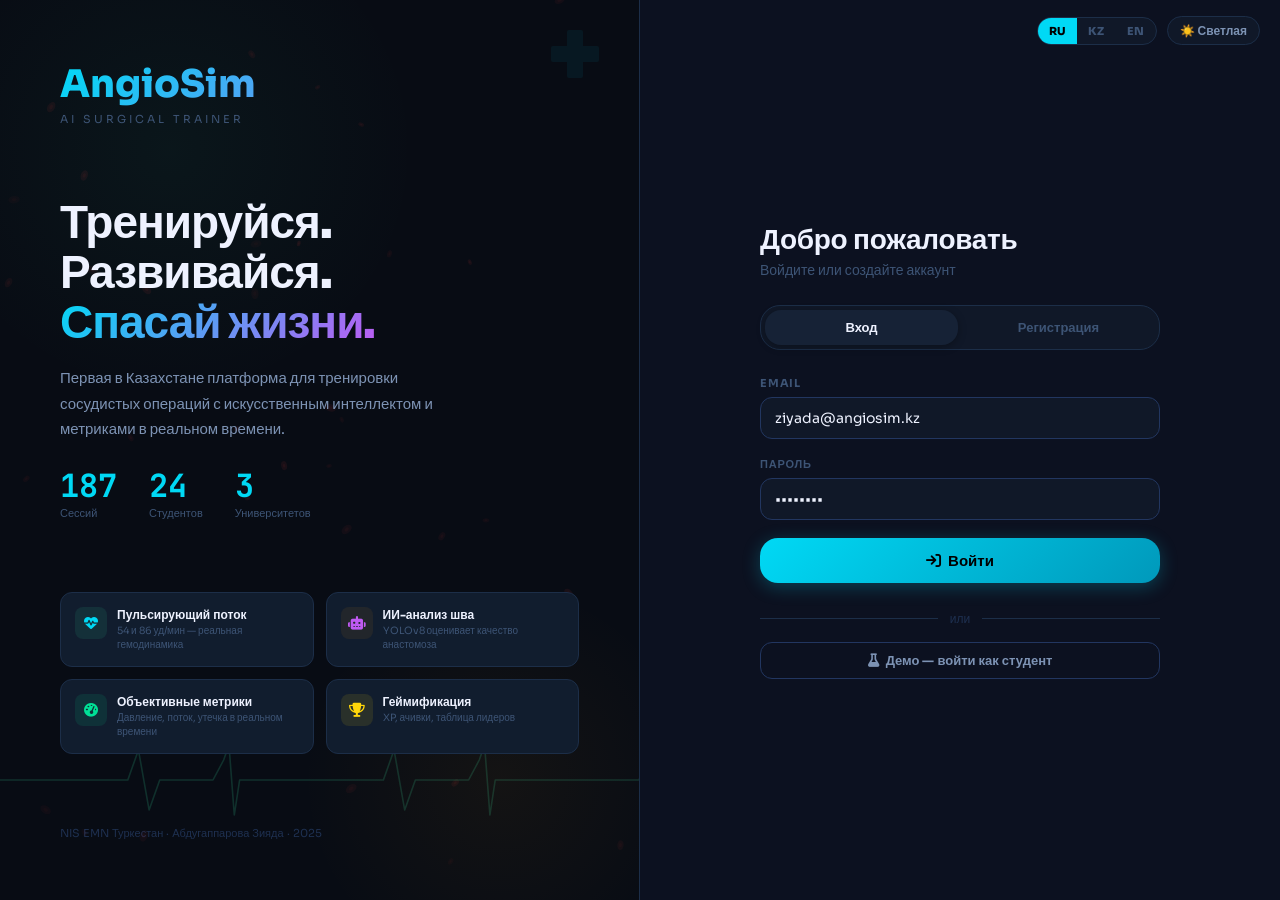
==== frontend/static/index.html @ 06cfd9e1 "Organize project structure" ====
<!DOCTYPE html>
<html lang="ru" data-theme="dark">
<head>
<meta charset="UTF-8">
<meta name="viewport" content="width=device-width, initial-scale=1.0">
<title>AngioSim — AI Surgical Trainer</title>
<link rel="stylesheet" href="https://cdnjs.cloudflare.com/ajax/libs/font-awesome/6.5.0/css/all.min.css">
  <link rel="stylesheet" href="assets/css/styles.css">
  <link rel="stylesheet" href="assets/css/index.css">
</head>
<body data-page="login">

<div class="login-controls">
  <div class="lang-select">
    <button class="lang-btn active" data-lang="ru" onclick="applyLang('ru')">RU</button>
    <button class="lang-btn" data-lang="kz" onclick="applyLang('kz')">KZ</button>
    <button class="lang-btn" data-lang="en" onclick="applyLang('en')">EN</button>
  </div>
  <button class="ctrl-btn" id="theme-btn" onclick="toggleTheme()">☀️ Светлая</button>
</div>

<div class="login-page">
  <!-- LEFT: HERO -->
  <div class="l-left">
    <canvas id="particles-canvas" style="position:absolute;inset:0;width:100%;height:100%;pointer-events:none;z-index:0;opacity:.55"></canvas>
    <div class="ecg-wrap">
      <svg class="ecg-svg" viewBox="0 0 1200 80" preserveAspectRatio="none" fill="none" xmlns="http://www.w3.org/2000/svg">
        <polyline points="0,40 100,40 120,40 130,10 140,70 150,40 160,40 180,40 200,40 210,20 215,5 220,75 225,40 240,40 340,40 360,40 370,10 380,70 390,40 400,40 420,40 440,40 450,20 455,5 460,75 465,40 480,40 580,40 600,40 610,10 620,70 630,40 640,40 660,40 680,40 690,20 695,5 700,75 705,40 720,40 820,40 840,40 850,10 860,70 870,40 880,40 900,40 920,40 930,20 935,5 940,75 945,40 960,40 1060,40 1080,40 1090,10 1100,70 1110,40 1120,40 1140,40 1160,40 1170,20 1175,5 1180,75 1185,40 1200,40"
          stroke="#34d399" stroke-width="1.5" stroke-linejoin="round" stroke-linecap="round"/>
      </svg>
    </div>
    <div class="med-cross"></div>
    <div>
      <div class="brand-logo">AngioSim</div>
      <div class="brand-sub">AI Surgical Trainer</div>
    </div>

    <div class="hero fade">
      <h1>Тренируйся.<br>Развивайся.<br><span>Спасай жизни.</span></h1>
      <p>Первая в Казахстане платформа для тренировки сосудистых операций с искусственным интеллектом и метриками в реальном времени.</p>
      <div class="hero-stats">
        <div class="hstat"><div class="hstat-num" id="c1">0</div><div class="hstat-lbl">Сессий</div></div>
        <div class="hstat"><div class="hstat-num" id="c2">0</div><div class="hstat-lbl">Студентов</div></div>
        <div class="hstat"><div class="hstat-num" id="c3">0</div><div class="hstat-lbl">Университетов</div></div>
      </div>
    </div>

    <div class="features fade d2">
      <div class="feat">
        <div class="feat-icon"><i class="fa-solid fa-heart-pulse"></i></div>
        <div><div class="feat-name">Пульсирующий поток</div><div class="feat-desc">54 и 86 уд/мин — реальная гемодинамика</div></div>
      </div>
      <div class="feat">
        <div class="feat-icon" style="background:rgba(245,158,11,.08);color:var(--purple)"><i class="fa-solid fa-robot"></i></div>
        <div><div class="feat-name">ИИ-анализ шва</div><div class="feat-desc">YOLOv8 оценивает качество анастомоза</div></div>
      </div>
      <div class="feat">
        <div class="feat-icon" style="background:rgba(0,224,150,.1);color:var(--green)"><i class="fa-solid fa-gauge-high"></i></div>
        <div><div class="feat-name">Объективные метрики</div><div class="feat-desc">Давление, поток, утечка в реальном времени</div></div>
      </div>
      <div class="feat">
        <div class="feat-icon" style="background:rgba(255,214,10,.1);color:var(--yellow)"><i class="fa-solid fa-trophy"></i></div>
        <div><div class="feat-name">Геймификация</div><div class="feat-desc">XP, ачивки, таблица лидеров</div></div>
      </div>
    </div>

    <div style="font-size:11px;color:var(--t4)">NIS EMN Туркестан · Абдугаппарова Зияда · 2025</div>
  </div>

  <!-- RIGHT: AUTH -->
  <div class="l-right">
    <div class="auth-box fade d1">
      <div class="auth-heading" data-t="login_welcome">Добро пожаловать</div>
      <div class="auth-sub" data-t="login_sub">Войдите или создайте аккаунт</div>

      <div class="auth-tabs">
        <button class="auth-tab on" onclick="showTab('login')" data-t="login_tab">Вход</button>
        <button class="auth-tab" onclick="showTab('register')" data-t="reg_tab">Регистрация</button>
      </div>

      <!-- LOGIN FORM -->
      <div id="form-login">
        <div class="form-group">
          <label class="lbl" data-t="login_email">Email</label>
          <input class="inp" type="email" value="ziyada@angiosim.kz" data-tp="login_email">
        </div>
        <div class="form-group">
          <label class="lbl" data-t="login_pass">Пароль</label>
          <input class="inp" type="password" value="••••••••">
        </div>
        <button class="btn btn-primary btn-lg btn-full mb12" onclick="window.location.href='dashboard.html'">
          <i class="fa-solid fa-arrow-right-to-bracket"></i>
          <span data-t="login_btn">Войти</span>
        </button>
        <div class="sep-line">или</div>
        <button class="btn btn-ghost btn-full" onclick="window.location.href='dashboard.html'">
          <i class="fa-solid fa-flask"></i>
          <span data-t="demo_btn">Демо — войти как студент</span>
        </button>
      </div>

      <!-- REGISTER FORM -->
      <div id="form-register" style="display:none">
        <div class="form-group mb12">
          <label class="lbl" data-t="reg_role">Роль</label>
          <div class="role-grid">
            <div class="role-opt on" onclick="pickRole(this)">
              <div class="role-em">🎓</div>
              <div class="role-name" data-t="role_student">Студент</div>
              <div class="role-desc" data-t="role_student_desc">Тренировки и прогресс</div>
            </div>
            <div class="role-opt" onclick="pickRole(this)">
              <div class="role-em">👨‍🏫</div>
              <div class="role-name" data-t="role_teacher">Преподаватель</div>
              <div class="role-desc" data-t="role_teacher_desc">Мониторинг студентов</div>
            </div>
          </div>
        </div>
        <div class="form-row-2">
          <div class="form-group"><label class="lbl" data-t="reg_name">Имя и фамилия</label><input class="inp" data-tp="reg_name"></div>
          <div class="form-group"><label class="lbl" data-t="login_email">Email</label><input class="inp" type="email" data-tp="login_email"></div>
        </div>
        <div class="form-group">
          <label class="lbl" data-t="reg_uni">Университет</label>
          <input class="inp" placeholder="NIS EMN Туркестан" data-tp="reg_uni">
        </div>
        <div class="form-group">
          <label class="lbl" data-t="login_pass">Пароль</label>
          <input class="inp" type="password">
        </div>
        <button class="btn btn-primary btn-lg btn-full" onclick="window.location.href='dashboard.html'">
          <i class="fa-solid fa-user-plus"></i>
          <span data-t="reg_btn">Создать аккаунт</span>
        </button>
      </div>
    </div>
  </div>
</div>

<script>
/* ═══════════════════════════════════
   base.js — AngioSim shared logic
   Theme toggle + Language system
   ═══════════════════════════════════ */

// ── TRANSLATIONS ─────────────────────────────────────────────────
const LANG = {
  ru: {
    // nav
    nav_dashboard:    'Главная',
    nav_session:      'Новая сессия',
    nav_results:      'Результаты',
    nav_leaderboard:  'Рейтинг',
    nav_profile:      'Мой профиль',
    nav_teacher:      'Преподаватель',
  
  /* ── NAVIGATION EXTRAS ── */
  nav_lessons:         'Уроки',

  /* ── LESSONS PAGE ── */
  lessons_title:       'Видеоуроки',
  lessons_sub:         'Теория и техника сосудистой хирургии',
  filter_all:          '🎯 Все',
  filter_basics:       '📖 Основы',
  filter_technique:    '🔬 Техника',
  filter_sim:          '🤖 Симулятор',
  filter_ai:           '🧠 ИИ-анализ',
  filter_done:         '✅ Пройденные',
  search_lessons:      'Поиск уроков...',

  /* ── PROFILE PAGE ── */
  profile_title:       'Мой профиль',
  profile_sub:         'Прогресс, достижения, настройки',
  profile_sessions:    'Сессий',
  profile_avg:         'Средний балл',
  profile_badges:      'Значков',
  profile_skills:      'Навыки',
  profile_recent:      'Последние сессии',
  profile_achievements:'Достижения',
  profile_settings:    'Настройки',
  profile_all_history: 'Вся история',
  set_theme:           'Тёмная тема',
  set_theme_d:         'Переключить между тёмным и светлым режимом',
  set_notif:           'Уведомления',
  set_notif_d:         'Напоминания о тренировках и новых уроках',
  set_sound:           'Звуковые сигналы',
  set_sound_d:         'Звук при завершении сессии и достижении',
  set_lang:            'Язык интерфейса',
  set_lang_d:          'Выберите язык платформы',
  set_export:          'Экспорт данных',
  set_export_d:        'Скачать все сессии и результаты в PDF',
  set_reset:           'Сбросить прогресс',
  set_reset_d:         'Удалить все сессии и начать заново',
    nav_logout:       'Выйти',
    // topbar
    theme_dark:  '🌙 Тёмная',
    theme_light: '☀️ Светлая',
    // common
    btn_start_session: '▶ Начать сессию',
    btn_view: 'Открыть',
    btn_all: 'Все',
    live_label: 'Симулятор активен',
    // login
    login_welcome: 'Добро пожаловать',
    login_sub: 'Войдите или создайте аккаунт',
    login_tab: 'Вход',
    reg_tab: 'Регистрация',
    login_email: 'Email',
    login_pass: 'Пароль',
    login_btn: 'Войти',
    demo_btn: 'Демо — войти как студент',
    reg_name: 'Имя и фамилия',
    reg_uni: 'Университет',
    reg_role: 'Роль',
    role_student: 'Студент',
    role_teacher: 'Преподаватель',
    role_student_desc: 'Тренировки и прогресс',
    role_teacher_desc: 'Мониторинг студентов',
    reg_btn: 'Создать аккаунт',
    // dashboard
    dash_title: 'Главная',
    dash_sub: 'Добро пожаловать обратно',
    dash_welcome: 'Привет',
    dash_sessions: 'Всего сессий',
    dash_avg: 'Средний балл',
    dash_best: 'Лучший результат',
    dash_achievements: 'Достижений',
    dash_progress: 'Прогресс',
    dash_ai_tip: 'Рекомендация ИИ',
    dash_lessons: 'Видеоуроки',
    dash_recent: 'Последние сессии',
    dash_history: 'История',
    dash_ach_title: 'Достижения',
    // sessions table headers
    th_date: 'Дата',
    th_mode: 'Режим',
    th_vessel: 'Сосуд',
    th_osats: 'OSATS',
    th_leak: 'Утечка',
    th_time: 'Время',
    th_score: 'Итог',
    // lessons
    les_anatomy: 'Анатомия сосудов',
    les_anatomy_desc: 'Базовый курс: строение артерий и вен',
    les_suture: 'Техника анастомоза',
    les_suture_desc: 'Пошаговое руководство по сосудистому шву',
    les_pressure: 'Гемодинамика',
    les_pressure_desc: 'Давление, поток и клинические нормы',
    les_ai: 'ИИ-оценка шва',
    les_ai_desc: 'Как читать результаты AngioSim AI',
    les_min: 'мин',
    les_watch: 'Смотреть',
    // session
    sess_title: 'Сессия',
    sess_sensors: 'Датчики',
    sess_bpm: 'Частота пульса',
    sess_flow: 'Поток',
    sess_press: 'Давление',
    sess_leak: 'Утечка',
    sess_time: 'Время',
    sess_camera: 'Зона анализа шва',
    sess_capture: 'Сфотографировать шов',
    sess_upload: 'Загрузить',
    sess_ai: 'ИИ-анализ',
    sess_notes: 'Заметки',
    sess_end: 'Завершить сессию',
    sess_mode: 'Режим',
    sess_cam_hint: 'Нажми для анализа шва',
    sess_cam_sub: 'ИИ оценит качество анастомоза',
    sess_analyzing: 'ИИ анализирует шов...',
    sess_ai_empty: 'Сфотографируй анастомоз для оценки',
    sess_stitches: 'Стежков',
    sess_uniformity: 'Равномерность',
    // results
    res_title: 'Результаты',
    res_grade_ex: 'Отлично',
    res_grade_gd: 'Хорошо',
    res_grade_ok: 'Удовлетворительно',
    res_grade_bd: 'Требует доработки',
    res_breakdown: 'Разбивка оценки',
    res_ai: 'Анализ ИИ',
    res_strong: 'Сильные стороны',
    res_weak: 'Для улучшения',
    res_teacher_fb: 'Фидбек преподавателя',
    res_prev: 'Предыдущая сессия',
    // leaderboard
    lb_title: 'Рейтинг',
    lb_sub: 'Лучшие хирурги платформы',
    lb_score: '🏆 Лучший балл',
    lb_xp: '📈 XP Прогресс',
    lb_active: '⚡ Активность',
    lb_student: 'Студент',
    lb_uni: 'Университет',
    lb_level: 'Уровень',
    lb_avg: 'Средний балл',
    lb_trend: 'Тренд',
    // teacher
    tea_title: 'Панель преподавателя',
    tea_students: 'Студентов',
    tea_sessions: 'Сессий всего',
    tea_avg: 'Средний балл группы',
    tea_attention: 'Требуют внимания',
    tea_all_students: 'Все студенты',
    tea_group_progress: 'Прогресс группы',
  },

  kz: {
    nav_dashboard:    'Басты бет',
    nav_session:      'Жаңа сессия',
    nav_results:      'Нәтижелер',
    nav_leaderboard:  'Рейтинг',
    nav_profile:      'Менің профилім',
    nav_teacher:      'Оқытушы',
  
  nav_lessons:         'Сабақтар',
  lessons_title:       'Бейне сабақтар',
  lessons_sub:         'Тамырлық хирургияның теориясы мен техникасы',
  filter_all:          '🎯 Барлығы',
  filter_basics:       '📖 Негіздер',
  filter_technique:    '🔬 Техника',
  filter_sim:          '🤖 Симулятор',
  filter_ai:           '🧠 ЖИ-талдау',
  filter_done:         '✅ Аяқталған',
  search_lessons:      'Сабақтарды іздеу...',
  profile_title:       'Менің профилім',
  profile_sub:         'Прогресс, жетістіктер, параметрлер',
  profile_sessions:    'Сессиялар',
  profile_avg:         'Орташа балл',
  profile_badges:      'Белгілер',
  profile_skills:      'Дағдылар',
  profile_recent:      'Соңғы сессиялар',
  profile_achievements:'Жетістіктер',
  profile_settings:    'Параметрлер',
  profile_all_history: 'Барлық тарих',
  set_theme:           'Күңгірт тақырып',
  set_theme_d:         'Күңгірт және жарық режим арасында ауысу',
  set_notif:           'Хабарландырулар',
  set_notif_d:         'Жаттығулар мен жаңа сабақтар туралы еске салу',
  set_sound:           'Дыбыстық сигналдар',
  set_sound_d:         'Сессия аяқталғанда және жетістік алғанда дыбыс',
  set_lang:            'Интерфейс тілі',
  set_lang_d:          'Платформа тілін таңдаңыз',
  set_export:          'Деректерді экспорттау',
  set_export_d:        'Барлық сессияларды PDF форматында жүктеу',
  set_reset:           'Прогресті қалпына келтіру',
  set_reset_d:         'Барлық сессияларды жою және қайта бастау',
    nav_logout:       'Шығу',
    theme_dark:  '🌙 Қараңғы',
    theme_light: '☀️ Ашық',
    btn_start_session: '▶ Сессия бастау',
    btn_view: 'Ашу',
    btn_all: 'Барлығы',
    live_label: 'Симулятор белсенді',
    login_welcome: 'Қош келдіңіз',
    login_sub: 'Кіріңіз немесе тіркеліңіз',
    login_tab: 'Кіру',
    reg_tab: 'Тіркелу',
    login_email: 'Email',
    login_pass: 'Құпия сөз',
    login_btn: 'Кіру',
    demo_btn: 'Демо — студент ретінде кіру',
    reg_name: 'Аты-жөні',
    reg_uni: 'Университет',
    reg_role: 'Рөл',
    role_student: 'Студент',
    role_teacher: 'Оқытушы',
    role_student_desc: 'Жаттығу және прогресс',
    role_teacher_desc: 'Студенттерді бақылау',
    reg_btn: 'Тіркелу',
    dash_title: 'Басты бет',
    dash_sub: 'Қайта оралуыңызбен',
    dash_welcome: 'Сәлем',
    dash_sessions: 'Барлық сессиялар',
    dash_avg: 'Орташа балл',
    dash_best: 'Үздік нәтиже',
    dash_achievements: 'Жетістіктер',
    dash_progress: 'Прогресс',
    dash_ai_tip: 'ЖИ ұсынысы',
    dash_lessons: 'Бейне сабақтар',
    dash_recent: 'Соңғы сессиялар',
    dash_history: 'Тарих',
    dash_ach_title: 'Жетістіктер',
    th_date:'Күні',th_mode:'Режим',th_vessel:'Тамыр',th_osats:'OSATS',th_leak:'Ағып кету',th_time:'Уақыт',th_score:'Нәтиже',
    les_anatomy:'Тамыр анатомиясы',les_anatomy_desc:'Негізгі курс: артерия және вена құрылымы',
    les_suture:'Анастомоз техникасы',les_suture_desc:'Тамырлық тігіске қадамдық нұсқаулық',
    les_pressure:'Гемодинамика',les_pressure_desc:'Қысым, ағын және клиникалық нормалар',
    les_ai:'ЖИ тігіс бағасы',les_ai_desc:'AngioSim AI нәтижелерін қалай оқуға болады',
    les_min:'мин',les_watch:'Қарау',
    sess_title:'Сессия',sess_sensors:'Датчиктер',sess_bpm:'Жүрек соғысы жиілігі',
    sess_flow:'Ағын',sess_press:'Қысым',sess_leak:'Ағып кету',sess_time:'Уақыт',
    sess_camera:'Тігіс талдау аймағы',sess_capture:'Тігісті суретке түсіру',
    sess_upload:'Жүктеу',sess_ai:'ЖИ-талдау',sess_notes:'Жазбалар',
    sess_end:'Сессияны аяқтау',sess_mode:'Режим',
    sess_cam_hint:'Талдау үшін басыңыз',sess_cam_sub:'ЖИ анастомоз сапасын бағалайды',
    sess_analyzing:'ЖИ тігісті талдап жатыр...',sess_ai_empty:'Бағалау үшін анастомозды суретке түсіріңіз',
    sess_stitches:'Тігістер',sess_uniformity:'Біркелкілік',
    res_title:'Нәтижелер',res_grade_ex:'Өте жақсы',res_grade_gd:'Жақсы',
    res_grade_ok:'Қанағаттанарлық',res_grade_bd:'Жетілдіру қажет',
    res_breakdown:'Баллдың бөлінуі',res_ai:'ЖИ талдауы',
    res_strong:'Күшті жақтары',res_weak:'Жақсарту үшін',res_teacher_fb:'Оқытушы пікірі',res_prev:'Алдыңғы сессия',
    lb_title:'Рейтинг',lb_sub:'Платформаның үздік хирургтары',
    lb_score:'🏆 Үздік балл',lb_xp:'📈 XP Прогресс',lb_active:'⚡ Белсенділік',
    lb_student:'Студент',lb_uni:'Университет',lb_level:'Деңгей',lb_avg:'Орташа балл',lb_trend:'Үрдіс',
    tea_title:'Оқытушы тақтасы',tea_students:'Студенттер',tea_sessions:'Барлық сессиялар',
    tea_avg:'Топтың орташа баллы',tea_attention:'Назар аудару қажет',
    tea_all_students:'Барлық студенттер',tea_group_progress:'Топ прогресі',
  },

  en: {
    nav_dashboard:    'Dashboard',
    nav_session:      'New Session',
    nav_results:      'Results',
    nav_leaderboard:  'Leaderboard',
    nav_profile:      'My Profile',
    nav_teacher:      'Teacher',
  
  nav_lessons:         'Lessons',
  lessons_title:       'Video Lessons',
  lessons_sub:         'Theory and technique of vascular surgery',
  filter_all:          '🎯 All',
  filter_basics:       '📖 Basics',
  filter_technique:    '🔬 Technique',
  filter_sim:          '🤖 Simulator',
  filter_ai:           '🧠 AI Analysis',
  filter_done:         '✅ Completed',
  search_lessons:      'Search lessons...',
  profile_title:       'My Profile',
  profile_sub:         'Progress, achievements, settings',
  profile_sessions:    'Sessions',
  profile_avg:         'Average Score',
  profile_badges:      'Badges',
  profile_skills:      'Skills',
  profile_recent:      'Recent Sessions',
  profile_achievements:'Achievements',
  profile_settings:    'Settings',
  profile_all_history: 'Full History',
  set_theme:           'Dark Theme',
  set_theme_d:         'Switch between dark and light mode',
  set_notif:           'Notifications',
  set_notif_d:         'Reminders about training and new lessons',
  set_sound:           'Sound Alerts',
  set_sound_d:         'Sound on session end and new achievement',
  set_lang:            'Interface Language',
  set_lang_d:          'Choose platform language',
  set_export:          'Export Data',
  set_export_d:        'Download all sessions and results as PDF',
  set_reset:           'Reset Progress',
  set_reset_d:         'Delete all sessions and start over',
    nav_logout:       'Log Out',
    theme_dark:  '🌙 Dark',
    theme_light: '☀️ Light',
    btn_start_session: '▶ Start Session',
    btn_view: 'Open',
    btn_all: 'All',
    live_label: 'Simulator Active',
    login_welcome: 'Welcome',
    login_sub: 'Sign in or create an account',
    login_tab: 'Sign In',
    reg_tab: 'Register',
    login_email: 'Email',
    login_pass: 'Password',
    login_btn: 'Sign In',
    demo_btn: 'Demo — enter as student',
    reg_name: 'Full Name',
    reg_uni: 'University',
    reg_role: 'Role',
    role_student: 'Student',
    role_teacher: 'Teacher',
    role_student_desc: 'Training & progress',
    role_teacher_desc: 'Monitor students',
    reg_btn: 'Create Account',
    dash_title: 'Dashboard',
    dash_sub: 'Welcome back',
    dash_welcome: 'Hello',
    dash_sessions: 'Total Sessions',
    dash_avg: 'Average Score',
    dash_best: 'Best Result',
    dash_achievements: 'Achievements',
    dash_progress: 'Progress',
    dash_ai_tip: 'AI Recommendation',
    dash_lessons: 'Video Lessons',
    dash_recent: 'Recent Sessions',
    dash_history: 'History',
    dash_ach_title: 'Achievements',
    th_date:'Date',th_mode:'Mode',th_vessel:'Vessel',th_osats:'OSATS',th_leak:'Leak',th_time:'Time',th_score:'Score',
    les_anatomy:'Vascular Anatomy',les_anatomy_desc:'Basic course: artery and vein structure',
    les_suture:'Anastomosis Technique',les_suture_desc:'Step-by-step vascular suture guide',
    les_pressure:'Hemodynamics',les_pressure_desc:'Pressure, flow and clinical norms',
    les_ai:'AI Suture Assessment',les_ai_desc:'How to read AngioSim AI results',
    les_min:'min',les_watch:'Watch',
    sess_title:'Session',sess_sensors:'Sensors',sess_bpm:'Heart Rate',
    sess_flow:'Flow',sess_press:'Pressure',sess_leak:'Leak',sess_time:'Time',
    sess_camera:'Suture Analysis Zone',sess_capture:'Photograph Suture',
    sess_upload:'Upload',sess_ai:'AI Analysis',sess_notes:'Notes',
    sess_end:'End Session',sess_mode:'Mode',
    sess_cam_hint:'Tap to analyze suture',sess_cam_sub:'AI will evaluate anastomosis quality',
    sess_analyzing:'AI analyzing suture...',sess_ai_empty:'Photograph anastomosis for assessment',
    sess_stitches:'Stitches',sess_uniformity:'Uniformity',
    res_title:'Results',res_grade_ex:'Excellent',res_grade_gd:'Good',
    res_grade_ok:'Satisfactory',res_grade_bd:'Needs Improvement',
    res_breakdown:'Score Breakdown',res_ai:'AI Analysis',
    res_strong:'Strengths',res_weak:'Areas to Improve',res_teacher_fb:'Teacher Feedback',res_prev:'Previous Session',
    lb_title:'Leaderboard',lb_sub:'Top surgeons on the platform',
    lb_score:'🏆 Best Score',lb_xp:'📈 XP Progress',lb_active:'⚡ Activity',
    lb_student:'Student',lb_uni:'University',lb_level:'Level',lb_avg:'Avg Score',lb_trend:'Trend',
    tea_title:'Teacher Dashboard',tea_students:'Students',tea_sessions:'Total Sessions',
    tea_avg:'Group Average Score',tea_attention:'Need Attention',
    tea_all_students:'All Students',tea_group_progress:'Group Progress',
  }
};

// ── STATE ─────────────────────────────────────────────────────────
let currentLang = localStorage.getItem('as_lang') || 'ru';
let currentTheme = localStorage.getItem('as_theme') || 'dark';

// ── APPLY THEME ───────────────────────────────────────────────────
function applyTheme(theme) {
  currentTheme = theme;
  document.documentElement.setAttribute('data-theme', theme);
  localStorage.setItem('as_theme', theme);
  const btn = document.getElementById('theme-btn');
  if (btn) btn.textContent = LANG[currentLang][theme === 'dark' ? 'theme_light' : 'theme_dark'];
}

function toggleTheme() {
  applyTheme(currentTheme === 'dark' ? 'light' : 'dark');
}

// ── APPLY LANGUAGE ────────────────────────────────────────────────
function applyLang(lang) {
  currentLang = lang;
  localStorage.setItem('as_lang', lang);

  // update all [data-t] elements
  document.querySelectorAll('[data-t]').forEach(el => {
    const key = el.getAttribute('data-t');
    if (LANG[lang][key] !== undefined) el.textContent = LANG[lang][key];
  });

  // update placeholder [data-tp]
  document.querySelectorAll('[data-tp]').forEach(el => {
    const key = el.getAttribute('data-tp');
    if (LANG[lang][key] !== undefined) el.placeholder = LANG[lang][key];
  });

  // highlight active lang button
  document.querySelectorAll('.lang-btn').forEach(b => {
    b.classList.toggle('active', b.dataset.lang === lang);
  });

  // update theme btn label
  const btn = document.getElementById('theme-btn');
  if (btn) btn.textContent = LANG[lang][currentTheme === 'dark' ? 'theme_light' : 'theme_dark'];
}

// ── SIDEBAR ACTIVE STATE ──────────────────────────────────────────
function setActiveNav() {
  const page = document.body.dataset.page;
  document.querySelectorAll('.nav-item[data-page]').forEach(el => {
    el.classList.toggle('active', el.dataset.page === page);
  });
}

// ── INIT ──────────────────────────────────────────────────────────
document.addEventListener('DOMContentLoaded', () => {
  applyTheme(currentTheme);
  applyLang(currentLang);
  setActiveNav();
});

// T helper for JS-generated text
function t(key) {
  return LANG[currentLang][key] || key;
}


/* ══════════════════════════════════════
   #9  RIPPLE on all .btn clicks
══════════════════════════════════════ */
document.addEventListener('click', function(e) {
  const btn = e.target.closest('.btn');
  if (!btn) return;
  const r = document.createElement('span');
  r.className = 'ripple';
  const rect = btn.getBoundingClientRect();
  const size = Math.max(rect.width, rect.height);
  r.style.cssText = 'width:'+size+'px;height:'+size+'px;left:'+(e.clientX-rect.left-size/2)+'px;top:'+(e.clientY-rect.top-size/2)+'px';
  btn.appendChild(r);
  setTimeout(function(){ r.remove(); }, 560);
});

/* ══════════════════════════════════════
   #5  SKELETON on stat cards (dashboard/teacher)
══════════════════════════════════════ */
(function(){
  const scards = document.querySelectorAll('.scard');
  if (!scards.length) return;
  scards.forEach(function(c){ c.classList.add('sk-active'); });
  setTimeout(function(){
    scards.forEach(function(c){
      c.classList.remove('sk-active');
      c.style.transition = 'opacity .4s';
    });
  }, 900);
})();

</script>
<script>
function showTab(t) {
  document.getElementById('form-login').style.display = t==='login' ? 'block' : 'none';
  document.getElementById('form-register').style.display = t==='register' ? 'block' : 'none';
  document.querySelectorAll('.auth-tab').forEach((el,i) =>
    el.classList.toggle('on', (t==='login'&&i===0)||(t==='register'&&i===1))
  );
}
function pickRole(el) {
  document.querySelectorAll('.role-opt').forEach(r => r.classList.remove('on'));
  el.classList.add('on');
}
// counters
function animCount(el, target) {
  let v = 0; const step = Math.ceil(target/40);
  const id = setInterval(() => { v = Math.min(v+step, target); el.textContent = v; if(v>=target) clearInterval(id); }, 35);
}
animCount(document.getElementById('c1'), 187);
animCount(document.getElementById('c2'), 24);
animCount(document.getElementById('c3'), 3);


/* ══ #2 BLOOD CELL PARTICLES ══ */
(function(){
  const cv = document.getElementById('particles-canvas');
  if (!cv) return;
  const ctx = cv.getContext('2d');
  function resize(){ cv.width = cv.offsetWidth; cv.height = cv.offsetHeight; }
  resize();
  window.addEventListener('resize', resize);
  const N = 38;
  const cells = Array.from({length:N}, function(){
    return {
      x: Math.random()*cv.width,
      y: Math.random()*cv.height,
      r: 2.5 + Math.random()*3.5,
      vx: (Math.random()-.5)*.35,
      vy: (Math.random()-.5)*.35,
      op: .06 + Math.random()*.1,
      rot: Math.random()*Math.PI*2,
      vr: (Math.random()-.5)*.008,
    };
  });
  function draw(){
    ctx.clearRect(0,0,cv.width,cv.height);
    cells.forEach(function(c){
      c.x+=c.vx; c.y+=c.vy; c.rot+=c.vr;
      if(c.x<-20) c.x=cv.width+20;
      if(c.x>cv.width+20) c.x=-20;
      if(c.y<-20) c.y=cv.height+20;
      if(c.y>cv.height+20) c.y=-20;
      ctx.save();
      ctx.globalAlpha=c.op;
      ctx.translate(c.x,c.y);
      ctx.rotate(c.rot);
      // erythrocyte shape
      ctx.beginPath();
      ctx.ellipse(0,0,c.r,c.r*.65,0,0,Math.PI*2);
      ctx.fillStyle='#e53e3e';
      ctx.fill();
      // center dimple
      ctx.beginPath();
      ctx.ellipse(0,0,c.r*.42,c.r*.28,0,0,Math.PI*2);
      ctx.fillStyle='#c53030';
      ctx.fill();
      ctx.restore();
    });
    requestAnimationFrame(draw);
  }
  draw();
})();

</script>
</body>
</html>
---- frontend/static/assets/css/styles.css ----
/* ═══════════════════════════════════════════════
   base.css — AngioSim shared design system
   Theme: dark/light toggle
   Languages: RU / KZ / EN
   ═══════════════════════════════════════════════ */

@import url('https://fonts.googleapis.com/css2?family=Sora:wght@300;400;500;600;700;800&family=JetBrains+Mono:wght@400;500;600;700&display=swap');

/* ── DARK THEME (default) ── */
:root {
  --bg:     #080c14;
  --bg2:    #0c1120;
  --bg3:    #101828;
  --card:   #111d2e;
  --card2:  #162236;
  --b1:     #1c2e48;
  --b2:     #223660;
  --b3:     #2a4070;

  --cyan:   #00d9f5;
  --cyan2:  #0099bb;
  --red:    #ff2d55;
  --green:  #00e096;
  --yellow: #ffd60a;
  --purple: #bf5af2;
  --orange: #ff7b00;

  --t1: #eef2ff;
  --t2: #7d93b4;
  --t3: #3d5475;
  --t4: #1e3050;

  --shadow: 0 8px 32px rgba(0,0,0,.5);
  --shadow2: 0 2px 12px rgba(0,0,0,.3);
  --f: 'Sora', sans-serif;
  --m: 'JetBrains Mono', monospace;
  --r: 12px;
  --r2: 18px;
  --r3: 26px;
  --sidebar-w: 68px;
  --sidebar-open: 220px;
  --topbar-h: 64px;
}

/* ── LIGHT THEME ── */
[data-theme="light"] {
  --bg:    #f0f4f8;
  --bg2:   #ffffff;
  --bg3:   #e8edf5;
  --card:  #ffffff;
  --card2: #f5f8fc;
  --b1:    #d0dae8;
  --b2:    #b8c8dc;
  --b3:    #a0b4cc;

  --t1: #0d1e35;
  --t2: #3d5475;
  --t3: #7d93b4;
  --t4: #a8bcd0;

  --shadow: 0 4px 20px rgba(0,40,80,.1);
  --shadow2: 0 2px 8px rgba(0,40,80,.08);
}

/* ── RESET ── */
*, *::before, *::after { box-sizing: border-box; margin: 0; padding: 0; }

html { scroll-behavior: smooth; }

body {
  background: var(--bg);
  color: var(--t1);
  font-family: var(--f);
  min-height: 100vh;
  overflow-x: hidden;
  transition: background .3s, color .3s;
}

/* ── SCROLLBAR ── */
::-webkit-scrollbar { width: 4px; }

::-webkit-scrollbar-track { background: var(--bg); }

::-webkit-scrollbar-thumb { background: var(--b2); border-radius: 4px; }

/* ── TOP ACCENT LINE ── */
body::before {
  content: '';
  position: fixed; top: 0; left: 0; right: 0; height: 2px; z-index: 1000;
  background: linear-gradient(90deg, transparent, var(--cyan), var(--purple), transparent);
  opacity: .6;
}

/* ══════════════════════════════
   SIDEBAR
══════════════════════════════ */
.sidebar {
  position: fixed; top: 0; left: 0; bottom: 0;
  width: var(--sidebar-w);
  background: var(--bg2);
  border-right: 1px solid var(--b1);
  display: flex; flex-direction: column; align-items: center;
  padding: 16px 0; gap: 4px;
  z-index: 200;
  overflow: hidden;
  transition: width .28s cubic-bezier(.4,0,.2,1);
}

.sidebar:hover { width: var(--sidebar-open); }

.sidebar:hover .nav-text { opacity: 1; max-width: 140px; }

.sidebar:hover .nav-item { width: calc(var(--sidebar-open) - 24px); }

.sidebar-logo {
  width: 40px; height: 40px;
  background: linear-gradient(135deg, var(--cyan), var(--purple));
  border-radius: 12px;
  display: flex; align-items: center; justify-content: center;
  font-weight: 900; font-size: 16px; color: #000;
  margin-bottom: 16px; flex-shrink: 0; cursor: pointer;
  text-decoration: none;
}

.nav-item {
  display: flex; align-items: center; gap: 11px;
  padding: 10px 14px;
  border-radius: var(--r);
  cursor: pointer; color: var(--t3);
  text-decoration: none;
  width: 40px; overflow: hidden;
  transition: all .25s;
  white-space: nowrap;
  border: 1px solid transparent;
  font-size: 13px; font-weight: 600;
}

.nav-item:hover { background: var(--card2); color: var(--t1); border-color: var(--b1); }

.nav-item.active { background: rgba(0,217,245,.08); color: var(--cyan); border-color: rgba(0,217,245,.2); }

.nav-item i { font-size: 15px; width: 15px; text-align: center; flex-shrink: 0; }

.nav-text { opacity: 0; max-width: 0; overflow: hidden; transition: all .25s; }

.sidebar-sep { width: 32px; height: 1px; background: var(--b1); margin: 6px 0; flex-shrink: 0; }

.sidebar-bottom { margin-top: auto; width: 100%; padding: 0 12px; display: flex; flex-direction: column; gap: 4px; }

.sidebar:hover .sidebar-bottom .nav-item { width: calc(var(--sidebar-open) - 24px); }

/* ══════════════════════════════
   TOPBAR
══════════════════════════════ */
.topbar {
  position: sticky; top: 0; z-index: 100;
  height: var(--topbar-h);
  background: var(--bg2);
  border-bottom: 1px solid var(--b1);
  display: flex; align-items: center; justify-content: space-between;
  padding: 0 28px;
  backdrop-filter: blur(12px);
  margin-bottom: 28px;
}

.topbar-left h1 { font-size: 18px; font-weight: 800; letter-spacing: -.3px; }

.topbar-left p { font-size: 12px; color: var(--t3); margin-top: 2px; }

.topbar-right { display: flex; align-items: center; gap: 10px; }

/* ── THEME & LANG TOGGLES ── */
.ctrl-btn {
  display: flex; align-items: center; gap: 5px;
  padding: 6px 12px;
  background: var(--bg3);
  border: 1px solid var(--b1);
  border-radius: 20px;
  cursor: pointer;
  font-family: var(--f); font-size: 12px; font-weight: 700;
  color: var(--t2);
  transition: all .2s;
}

.ctrl-btn:hover { border-color: var(--b2); color: var(--t1); }

.lang-select {
  display: flex;
  background: var(--bg3); border: 1px solid var(--b1); border-radius: 20px;
  overflow: hidden;
}

.lang-btn {
  padding: 6px 11px; font-size: 11px; font-weight: 800;
  cursor: pointer; color: var(--t3);
  border: none; background: transparent; font-family: var(--f);
  transition: all .2s; letter-spacing: .5px;
}

.lang-btn.active { background: var(--cyan); color: #000; }

/* ══════════════════════════════
   MAIN CONTENT
══════════════════════════════ */
.main {
  margin-left: var(--sidebar-w);
  min-height: 100vh;
  transition: margin-left .28s;
}

.content { padding: 0 28px 40px; }

/* ══════════════════════════════
   CARDS
══════════════════════════════ */
.card {
  background: var(--card);
  border: 1px solid var(--b1);
  border-radius: var(--r2);
  padding: 22px;
  box-shadow: var(--shadow2);
  transition: border-color .2s;
}

.card:hover { border-color: var(--b2); }

/* ── STAT CARD ── */
.scard {
  background: var(--card);
  border: 1px solid var(--b1);
  border-radius: var(--r2);
  padding: 20px;
  position: relative; overflow: hidden;
  transition: transform .2s, border-color .2s;
  box-shadow: var(--shadow2);
}

.scard:hover { transform: translateY(-2px); border-color: var(--b2); }

.scard::after {
  content: ''; position: absolute;
  top: -40px; right: -40px;
  width: 120px; height: 120px;
  border-radius: 50%; filter: blur(30px); opacity: .15;
  background: var(--ac, var(--cyan));
}

.scard-icon {
  width: 38px; height: 38px; border-radius: 10px;
  display: flex; align-items: center; justify-content: center;
  font-size: 16px; margin-bottom: 14px;
  background: color-mix(in srgb, var(--ac, var(--cyan)) 15%, transparent);
  color: var(--ac, var(--cyan));
}

.scard-val { font-family: var(--m); font-size: 30px; font-weight: 700; line-height: 1; }

.scard-label { font-size: 11px; color: var(--t3); margin-top: 5px; font-weight: 600; text-transform: uppercase; letter-spacing: .8px; }

.scard-trend { display: inline-flex; align-items: center; gap: 4px; margin-top: 10px; font-size: 11px; font-weight: 700; padding: 2px 8px; border-radius: 20px; }

.trend-up { background: rgba(0,224,150,.1); color: var(--green); }

.trend-dn { background: rgba(255,45,85,.1); color: var(--red); }

.stats-grid { display: grid; grid-template-columns: repeat(4,1fr); gap: 14px; margin-bottom: 22px; }

/* ══════════════════════════════
   BUTTONS
══════════════════════════════ */
.btn {
  display: inline-flex; align-items: center; gap: 7px;
  padding: 9px 18px; border-radius: var(--r);
  font-family: var(--f); font-size: 13px; font-weight: 700;
  cursor: pointer; border: none; text-decoration: none;
  transition: all .2s; white-space: nowrap;
}

.btn-primary {
  background: linear-gradient(135deg, var(--cyan), var(--cyan2));
  color: #000; box-shadow: 0 4px 18px rgba(0,217,245,.25);
}

.btn-primary:hover { transform: translateY(-1px); box-shadow: 0 6px 24px rgba(0,217,245,.35); }

.btn-danger { background: linear-gradient(135deg, var(--red), #cc1144); color: #fff; }

.btn-danger:hover { transform: translateY(-1px); }

.btn-success { background: linear-gradient(135deg, var(--green), #00b87a); color: #000; }

.btn-ghost { background: transparent; color: var(--t2); border: 1px solid var(--b2); }

.btn-ghost:hover { background: var(--card2); color: var(--t1); }

.btn-lg { padding: 13px 26px; font-size: 15px; border-radius: var(--r2); }

.btn-sm { padding: 5px 12px; font-size: 11px; }

.btn-full { width: 100%; justify-content: center; }

/* ══════════════════════════════
   BADGES
══════════════════════════════ */
.badge {
  display: inline-flex; align-items: center; gap: 3px;
  padding: 3px 9px; border-radius: 20px;
  font-size: 10px; font-weight: 800; text-transform: uppercase; letter-spacing: .5px;
}

.badge-c { background: rgba(0,217,245,.1); color: var(--cyan); border: 1px solid rgba(0,217,245,.2); }

.badge-g { background: rgba(0,224,150,.1); color: var(--green); border: 1px solid rgba(0,224,150,.2); }

.badge-r { background: rgba(255,45,85,.1); color: var(--red); border: 1px solid rgba(255,45,85,.2); }

.badge-p { background: rgba(191,90,242,.1); color: var(--purple); border: 1px solid rgba(191,90,242,.2); }

.badge-y { background: rgba(255,214,10,.1); color: var(--yellow); border: 1px solid rgba(255,214,10,.2); }

/* ══════════════════════════════
   TABLE
══════════════════════════════ */
.tbl-wrap { border: 1px solid var(--b1); border-radius: var(--r2); overflow: hidden; }

table { width: 100%; border-collapse: collapse; }

th { background: var(--bg3); padding: 11px 16px; font-size: 10px; font-weight: 800; text-transform: uppercase; letter-spacing: 1.2px; color: var(--t3); text-align: left; border-bottom: 1px solid var(--b1); }

td { padding: 13px 16px; font-size: 13px; color: var(--t2); border-bottom: 1px solid var(--b1); transition: background .15s; }

tr:last-child td { border-bottom: none; }

tr:hover td { background: var(--card2); color: var(--t1); }

/* ══════════════════════════════
   PROGRESS
══════════════════════════════ */
.bar-wrap { background: var(--b1); border-radius: 20px; height: 5px; overflow: hidden; }

.bar { height: 100%; border-radius: 20px; transition: width .5s ease; }

.bar-c { background: linear-gradient(90deg, var(--cyan), var(--purple)); }

.bar-g { background: linear-gradient(90deg, var(--green), var(--cyan)); }

.bar-r { background: linear-gradient(90deg, var(--red), var(--orange)); }

.bar-y { background: linear-gradient(90deg, var(--yellow), var(--orange)); }

/* ══════════════════════════════
   FORMS
══════════════════════════════ */
.inp {
  width: 100%; background: var(--bg3);
  border: 1px solid var(--b2); border-radius: var(--r);
  padding: 11px 14px;
  font-family: var(--f); font-size: 14px; color: var(--t1);
  outline: none; transition: border-color .2s;
}

.inp:focus { border-color: var(--cyan); }

.inp::placeholder { color: var(--t4); }

.lbl { display: block; font-size: 11px; font-weight: 700; text-transform: uppercase; letter-spacing: .8px; color: var(--t3); margin-bottom: 7px; }

.form-group { margin-bottom: 18px; }

/* ══════════════════════════════
   LIVE DOT
══════════════════════════════ */
.live {
  display: inline-flex; align-items: center; gap: 6px;
  font-size: 11px; font-weight: 700; color: var(--green);
  text-transform: uppercase; letter-spacing: .8px;
}

.live::before {
  content: ''; width: 7px; height: 7px; border-radius: 50%;
  background: var(--green); box-shadow: 0 0 8px var(--green);
  animation: liveblink 1.4s ease-in-out infinite;
}

@keyframes liveblink { 0%,100%{opacity:1}50%{opacity:.25} }

/* ══════════════════════════════
   LEVEL BADGE
══════════════════════════════ */
.lv { padding: 3px 10px; border-radius: 20px; font-size: 11px; font-weight: 800; display: inline-block; }

.lv-b { background: rgba(61,84,117,.2); color: var(--t3); }

.lv-i { background: rgba(0,217,245,.1); color: var(--cyan); }

.lv-a { background: rgba(191,90,242,.1); color: var(--purple); }

.lv-e { background: rgba(255,214,10,.1); color: var(--yellow); }

.lv-m { background: rgba(255,45,85,.1); color: var(--red); }

/* ══════════════════════════════
   SECTION HEADER
══════════════════════════════ */
.sec-hd {
  font-size: 10px; font-weight: 800; text-transform: uppercase;
  letter-spacing: 1.5px; color: var(--t3);
  display: flex; align-items: center; gap: 7px;
  margin-bottom: 14px;
}

/* ══════════════════════════════
   GRID UTILS
══════════════════════════════ */
.g2 { display: grid; grid-template-columns: 1fr 1fr; gap: 18px; }

.g3 { display: grid; grid-template-columns: 1fr 1fr 1fr; gap: 16px; }

.g4 { display: grid; grid-template-columns: repeat(4,1fr); gap: 14px; }

/* ── FLEX UTILS ── */
.flex { display: flex; }

.fc { display: flex; align-items: center; }

.fb { display: flex; align-items: center; justify-content: space-between; }

/* ── SPACING ── */
.mb8{margin-bottom:8px}

.mb12{margin-bottom:12px}

.mb16{margin-bottom:16px}

.mb20{margin-bottom:20px}

.mb22{margin-bottom:22px}

.mb28{margin-bottom:28px}

.mt8{margin-top:8px}

.mt12{margin-top:12px}

.mt16{margin-top:16px}

.gap8{gap:8px}

.gap10{gap:10px}

.gap12{gap:12px}

.gap16{gap:16px}

/* ── TEXT ── */
.mono { font-family: var(--m); }

.fw6{font-weight:600}

.fw7{font-weight:700}

.fw8{font-weight:800}

.fs10{font-size:10px}

.fs11{font-size:11px}

.fs12{font-size:12px}

.fs13{font-size:13px}

.cc{color:var(--cyan)}

.cg{color:var(--green)}

.cr{color:var(--red)}

.cy{color:var(--yellow)}

.cp{color:var(--purple)}

.co{color:var(--orange)}

.c1{color:var(--t1)}

.c2{color:var(--t2)}

.c3{color:var(--t3)}

.c4{color:var(--t4)}

.tc{text-align:center}

.fw{font-weight:700}

.mb0{margin-bottom:0}

/* ── DIVIDER ── */
.divider { height: 1px; background: var(--b1); margin: 16px 0; }

/* ══════════════════════════════
   ANIMATIONS
══════════════════════════════ */
.fade { animation: fadeIn .4s ease forwards; }

.d1{animation-delay:.06s;opacity:0}

.d2{animation-delay:.12s;opacity:0}

.d3{animation-delay:.18s;opacity:0}

.d4{animation-delay:.24s;opacity:0}

@keyframes fadeIn { from{opacity:0;transform:translateY(10px)} to{opacity:1;transform:translateY(0)} }

/* ══════════════════════════════
   ACHIEVEMENT CARD
══════════════════════════════ */
.ach-card {
  background: var(--bg3); border: 1px solid var(--b1);
  border-radius: var(--r); padding: 14px; text-align: center;
  transition: all .2s;
}

.ach-card.earned { border-color: rgba(255,214,10,.3); background: rgba(255,214,10,.04); }

.ach-card.earned:hover { transform: translateY(-2px); box-shadow: 0 8px 24px rgba(255,214,10,.1); }

.ach-card.locked { opacity: .35; filter: grayscale(1); }

.ach-em { font-size: 28px; margin-bottom: 8px; }

.ach-name { font-size: 12px; font-weight: 700; margin-bottom: 3px; }

.ach-desc { font-size: 10px; color: var(--t3); line-height: 1.4; }

/* ══════════════════════════════
   LESSON / VIDEO CARD
══════════════════════════════ */
.lesson-card {
  background: var(--card); border: 1px solid var(--b1);
  border-radius: var(--r2); overflow: hidden;
  transition: all .22s; cursor: pointer;
}

.lesson-card:hover { transform: translateY(-3px); border-color: var(--b2); box-shadow: var(--shadow); }

.lesson-thumb {
  aspect-ratio: 16/9; background: var(--bg3);
  display: flex; align-items: center; justify-content: center;
  font-size: 36px; position: relative; overflow: hidden;
}

.lesson-play {
  position: absolute; width: 44px; height: 44px;
  background: rgba(0,217,245,.9); border-radius: 50%;
  display: flex; align-items: center; justify-content: center;
  color: #000; font-size: 16px;
  transition: transform .2s;
}

.lesson-card:hover .lesson-play { transform: scale(1.1); }

.lesson-body { padding: 14px; }

.lesson-tag { font-size: 10px; font-weight: 800; text-transform: uppercase; letter-spacing: .8px; color: var(--cyan); margin-bottom: 6px; }

.lesson-title { font-size: 14px; font-weight: 700; margin-bottom: 6px; line-height: 1.4; }

.lesson-meta { font-size: 11px; color: var(--t3); display: flex; align-items: center; gap: 10px; }

/* ══════════════════════════════
   SESSION HISTORY CARD
══════════════════════════════ */
.history-card {
  background: var(--card); border: 1px solid var(--b1);
  border-radius: var(--r2); padding: 16px 20px;
  display: flex; align-items: center; gap: 16px;
  transition: all .2s; cursor: pointer;
}

.history-card:hover { border-color: var(--b2); background: var(--card2); }

.history-score {
  width: 54px; height: 54px; border-radius: 50%;
  display: flex; align-items: center; justify-content: center;
  font-family: var(--m); font-size: 16px; font-weight: 700;
  flex-shrink: 0; border: 2px solid;
}

.hs-good { border-color: var(--green); color: var(--green); background: rgba(0,224,150,.08); }

.hs-ok   { border-color: var(--yellow); color: var(--yellow); background: rgba(255,214,10,.08); }

.hs-bad  { border-color: var(--red); color: var(--red); background: rgba(255,45,85,.08); }

/* ══════════════════════════════
   SCROLLABLE ROW
══════════════════════════════ */
.scroll-row {
  display: flex; gap: 16px;
  overflow-x: auto; padding-bottom: 8px;
  scrollbar-width: thin;
}

.scroll-row::-webkit-scrollbar { height: 3px; }

.scroll-row::-webkit-scrollbar-thumb { background: var(--b2); border-radius: 3px; }

.scroll-row > * { flex-shrink: 0; }

/* ══════════════════════════════════════
   #4  CARD HOVER SHIMMER + LIFT
══════════════════════════════════════ */
.card { transition: border-color .25s, box-shadow .25s, transform .25s; }

.card::after {
  content:''; position:absolute;
  top:0; left:-80%; width:55%; height:100%;
  background:linear-gradient(90deg,transparent,rgba(52,211,153,.06),transparent);
  transform:skewX(-18deg); pointer-events:none;
  opacity:0;
}

.card:hover {
  border-color:rgba(52,211,153,.22);
  box-shadow:0 12px 40px rgba(0,0,0,.5), 0 0 0 1px rgba(52,211,153,.09);
  transform:translateY(-3px);
}

.card:hover::after { opacity:1; animation:card-shimmer .7s ease forwards; }

@keyframes card-shimmer { to { left:130%; } }

/* ══════════════════════════════════════
   #5  SKELETON LOADING
══════════════════════════════════════ */
.sk {
  background:linear-gradient(90deg,var(--bg3) 25%,var(--card2) 50%,var(--bg3) 75%);
  background-size:400% 100%;
  animation:sk-wave 1.5s ease infinite;
  border-radius:6px; display:block;
}

@keyframes sk-wave { 0%{background-position:100% 50%} 100%{background-position:0% 50%} }

.sk-line  { height:12px; margin-bottom:8px; }

.sk-title { height:18px; width:60%; margin-bottom:12px; border-radius:5px; }

.sk-val   { height:32px; width:50%; border-radius:6px; margin-bottom:6px; }

.sk-circle{ border-radius:50%; }

.scard.sk-active .scard-val,
.scard.sk-active .scard-label,
.scard.sk-active .scard-icon { opacity:0; }

.scard.sk-active::before {
  content:'';
  position:absolute; inset:16px;
  background:linear-gradient(90deg,var(--bg3) 25%,var(--card2) 50%,var(--bg3) 75%);
  background-size:400% 100%;
  animation:sk-wave 1.5s ease infinite;
  border-radius:8px;
}

.scard { position:relative; overflow:hidden; }

/* ══════════════════════════════════════
   #7  TOOLTIPS
══════════════════════════════════════ */
[data-tip] { position:relative; cursor:help; }

[data-tip]::after {
  content:attr(data-tip);
  position:absolute; bottom:calc(100% + 10px); left:50%;
  transform:translateX(-50%) translateY(6px);
  background:#08111e; border:1px solid var(--b2);
  color:var(--t2); font-size:11px; font-family:var(--f);
  white-space:nowrap; padding:7px 12px;
  border-radius:8px; opacity:0; pointer-events:none;
  transition:opacity .2s, transform .2s;
  z-index:500; box-shadow:0 6px 24px rgba(0,0,0,.6);
  line-height:1.5;
}

[data-tip]::before {
  content:''; position:absolute;
  bottom:calc(100% + 4px); left:50%; transform:translateX(-50%);
  border:5px solid transparent; border-top-color:var(--b2);
  opacity:0; transition:opacity .2s; z-index:500; pointer-events:none;
}

[data-tip]:hover::after,[data-tip]:hover::before { opacity:1; transform:translateX(-50%) translateY(0); }

/* ══════════════════════════════════════
   #9  BUTTON RIPPLE + PRESS
══════════════════════════════════════ */
.btn { position:relative; overflow:hidden; }

.btn:active { transform:scale(0.96) !important; }

.btn-primary:active { box-shadow:none; }

span.ripple {
  position:absolute; border-radius:50%;
  background:rgba(255,255,255,.22);
  transform:scale(0);
  animation:ripple-go .55s ease-out forwards;
  pointer-events:none;
}

@keyframes ripple-go { to { transform:scale(4); opacity:0; } }

/* ══════════════════════════════════════
   #12  VASCULAR PATTERN ON CARDS
══════════════════════════════════════ */
.card::before {
  content:'';
  position:absolute; inset:0;
  background-image:url("data:image/svg+xml,%3Csvg xmlns='http://www.w3.org/2000/svg' width='180' height='180'%3E%3Cpath d='M90 0 Q72 45 90 90 Q108 135 90 180' stroke='%2334d399' fill='none' stroke-width='0.7' opacity='0.3'/%3E%3Cpath d='M90 38 Q120 52 148 44' stroke='%2334d399' fill='none' stroke-width='0.5' opacity='0.22'/%3E%3Cpath d='M90 65 Q60 80 34 72' stroke='%2334d399' fill='none' stroke-width='0.5' opacity='0.22'/%3E%3Cpath d='M90 105 Q124 118 150 112' stroke='%2334d399' fill='none' stroke-width='0.35' opacity='0.16'/%3E%3Cpath d='M90 138 Q56 150 40 172' stroke='%2334d399' fill='none' stroke-width='0.35' opacity='0.16'/%3E%3Cpath d='M148 44 Q168 32 180 28' stroke='%2334d399' fill='none' stroke-width='0.25' opacity='0.12'/%3E%3Cpath d='M34 72 Q14 64 0 68' stroke='%2334d399' fill='none' stroke-width='0.25' opacity='0.12'/%3E%3Ccircle cx='90' cy='90' r='2' fill='%2334d399' opacity='0.1'/%3E%3Ccircle cx='148' cy='44' r='1.4' fill='%2334d399' opacity='0.08'/%3E%3Ccircle cx='34' cy='72' r='1.4' fill='%2334d399' opacity='0.08'/%3E%3C/svg%3E");
  background-repeat:repeat;
  background-size:180px 180px;
  pointer-events:none;
  z-index:0;
  opacity:1;
}

.card > * { position:relative; z-index:1; }
---- frontend/static/assets/css/index.css ----
body { display: flex; min-height: 100vh; }

body::before { display: none; }

.login-page {
  display: grid; grid-template-columns: 1fr 1fr;
  min-height: 100vh; width: 100%;
}

/* ── LEFT ── */
.l-left {
  background: var(--bg);
  padding: 60px;
  display: flex; flex-direction: column; justify-content: space-between;
  position: relative; overflow: hidden;
  border-right: 1px solid var(--b1);
}

.l-left::before {
  content: '';
  position: absolute; top: -100px; left: -80px;
  width: 500px; height: 500px; border-radius: 50%;
  background: radial-gradient(circle, rgba(52,211,153,.05), transparent 70%);
  pointer-events: none;
}

.l-left::after {
  content: '';
  position: absolute; bottom: -80px; right: -60px;
  width: 400px; height: 400px; border-radius: 50%;
  background: radial-gradient(circle, rgba(245,158,11,.05), transparent 70%);
  pointer-events: none;
}

/* ECG heartbeat line */
.ecg-wrap {
  position: absolute; bottom: 80px; left: 0; right: 0;
  height: 80px; pointer-events: none; overflow: hidden; opacity: .18;
}

.ecg-svg { width: 200%; height: 100%; animation: ecg-scroll 3s linear infinite; }

@keyframes ecg-scroll { from { transform: translateX(0); } to { transform: translateX(-50%); } }

/* Cross pattern overlay */
.med-cross {
  position: absolute; top: 30px; right: 40px;
  width: 48px; height: 48px; opacity: .06; pointer-events: none;
}

.med-cross::before, .med-cross::after {
  content: ''; position: absolute; background: var(--cyan); border-radius: 2px;
}

.med-cross::before { width: 16px; height: 48px; left: 50%; transform: translateX(-50%); }

.med-cross::after  { width: 48px; height: 16px; top: 50%;  transform: translateY(-50%); }

.brand-logo {
  font-family: var(--f); font-size: 38px; font-weight: 900;
  background: linear-gradient(135deg, var(--cyan), var(--purple));
  -webkit-background-clip: text; -webkit-text-fill-color: transparent;
  margin-bottom: 4px; position: relative; z-index: 1;
}

.brand-sub {
  font-size: 11px; color: var(--t3); letter-spacing: 3px;
  text-transform: uppercase; position: relative; z-index: 1;
}

.hero { position: relative; z-index: 1; }

.hero h1 {
  font-size: 46px; font-weight: 900; line-height: 1.08;
  letter-spacing: -1px; margin-bottom: 18px;
}

.hero h1 span {
  background: linear-gradient(135deg, var(--cyan), var(--purple));
  -webkit-background-clip: text; -webkit-text-fill-color: transparent;
}

.hero p { font-size: 15px; color: var(--t2); line-height: 1.7; max-width: 400px; margin-bottom: 28px; }

.hero-stats { display: flex; gap: 32px; }

.hstat { }

.hstat-num {
  font-family: var(--m); font-size: 32px; font-weight: 700;
  color: var(--cyan); line-height: 1;
}

.hstat-lbl { font-size: 11px; color: var(--t3); margin-top: 4px; }

.features {
  display: grid; grid-template-columns: 1fr 1fr; gap: 12px;
  position: relative; z-index: 1;
}

.feat {
  background: var(--card); border: 1px solid var(--b1);
  border-radius: var(--r); padding: 14px;
  display: flex; align-items: flex-start; gap: 10px;
}

.feat-icon {
  width: 32px; height: 32px; border-radius: 8px;
  display: flex; align-items: center; justify-content: center;
  font-size: 14px; flex-shrink: 0;
  background: rgba(52,211,153,.1); color: var(--cyan);
}

.feat-name { font-size: 12px; font-weight: 700; margin-bottom: 2px; }

.feat-desc { font-size: 10px; color: var(--t3); line-height: 1.4; }

/* ── RIGHT ── */
.l-right {
  background: var(--bg2);
  display: flex; align-items: center; justify-content: center;
  padding: 40px 70px;
}

.auth-box { width: 100%; max-width: 400px; }

.auth-heading {
  font-size: 28px; font-weight: 800; margin-bottom: 4px;
  letter-spacing: -.3px;
}

.auth-sub { font-size: 14px; color: var(--t3); margin-bottom: 26px; }

.auth-tabs {
  display: flex; background: var(--bg3);
  border: 1px solid var(--b1); border-radius: 20px;
  padding: 4px; gap: 4px; margin-bottom: 26px;
}

.auth-tab {
  flex: 1; padding: 9px; border-radius: 16px;
  text-align: center; font-size: 13px; font-weight: 700;
  cursor: pointer; color: var(--t3);
  border: none; background: transparent; font-family: var(--f);
  transition: all .2s;
}

.auth-tab.on { background: var(--card2); color: var(--t1); box-shadow: 0 2px 8px rgba(0,0,0,.3); }

.role-grid { display: grid; grid-template-columns: 1fr 1fr; gap: 10px; margin-bottom: 20px; }

.role-opt {
  border: 2px solid var(--b1); border-radius: var(--r2);
  padding: 16px 12px; cursor: pointer; text-align: center; transition: all .2s;
}

.role-opt:hover { border-color: var(--b2); }

.role-opt.on { border-color: var(--cyan); background: rgba(52,211,153,.05); }

.role-em { font-size: 26px; margin-bottom: 6px; }

.role-name { font-size: 13px; font-weight: 700; }

.role-desc { font-size: 10px; color: var(--t3); margin-top: 2px; }

.form-row-2 { display: grid; grid-template-columns: 1fr 1fr; gap: 12px; }

.sep-line {
  display: flex; align-items: center; gap: 12px;
  margin: 16px 0; color: var(--t4); font-size: 12px;
}

.sep-line::before, .sep-line::after {
  content: ''; flex: 1; height: 1px; background: var(--b1);
}

/* top-right controls */
.login-controls {
  position: fixed; top: 16px; right: 20px;
  display: flex; align-items: center; gap: 10px; z-index: 200;
}
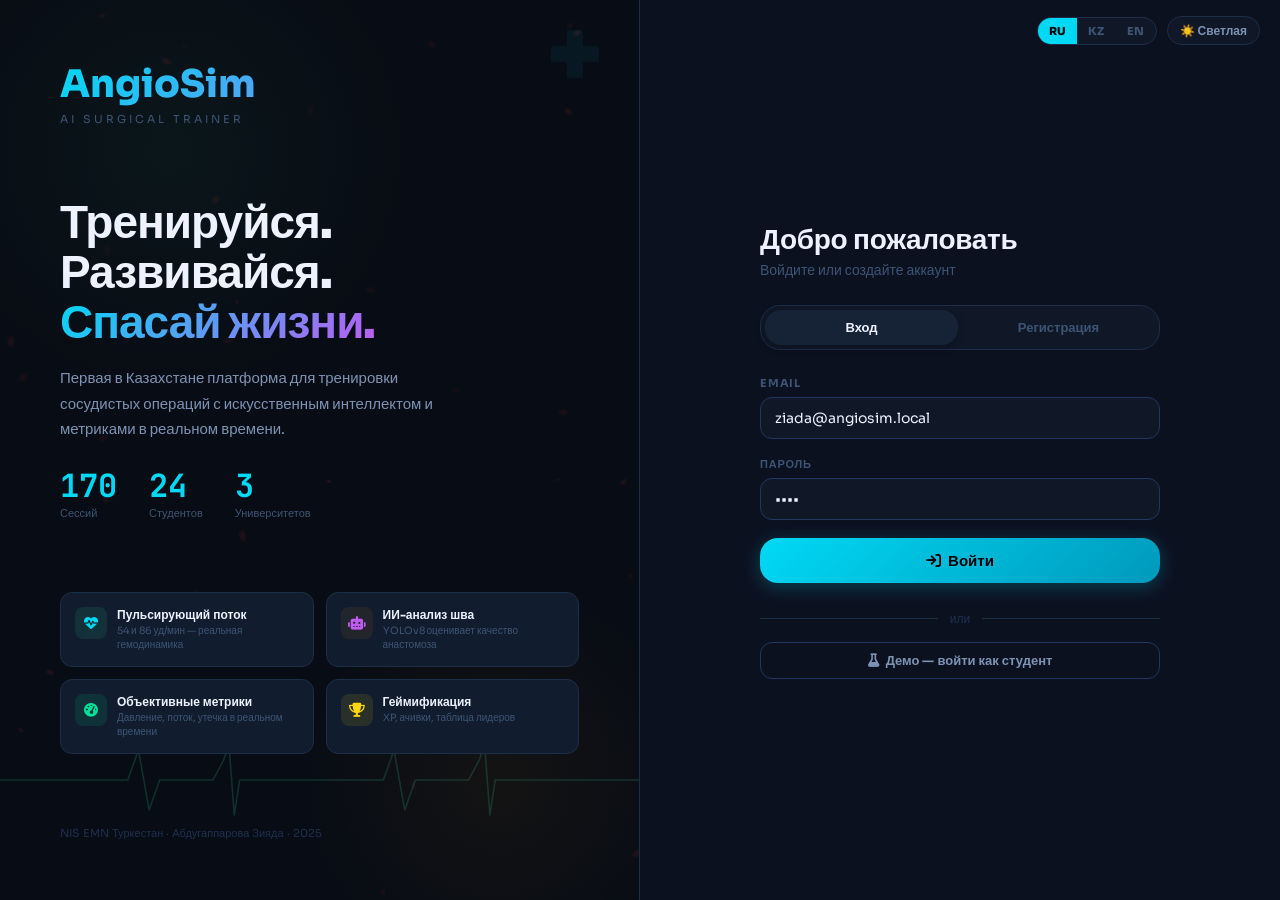
==== commit 2715851d: "Add demo auth and AI analysis warnings" ====
--- a/frontend/static/index.html
+++ b/frontend/static/index.html
@@ -82,18 +82,18 @@
       <div id="form-login">
         <div class="form-group">
           <label class="lbl" data-t="login_email">Email</label>
-          <input class="inp" type="email" value="ziyada@angiosim.kz" data-tp="login_email">
+          <input class="inp" id="login-email" type="email" value="ziada@angiosim.local" data-tp="login_email">
         </div>
         <div class="form-group">
           <label class="lbl" data-t="login_pass">Пароль</label>
-          <input class="inp" type="password" value="••••••••">
+          <input class="inp" id="login-password" type="password" value="demo">
         </div>
-        <button class="btn btn-primary btn-lg btn-full mb12" onclick="window.location.href='dashboard.html'">
+        <button class="btn btn-primary btn-lg btn-full mb12" onclick="loginUser()">
           <i class="fa-solid fa-arrow-right-to-bracket"></i>
           <span data-t="login_btn">Войти</span>
         </button>
         <div class="sep-line">или</div>
-        <button class="btn btn-ghost btn-full" onclick="window.location.href='dashboard.html'">
+        <button class="btn btn-ghost btn-full" onclick="demoLogin('student')">
           <i class="fa-solid fa-flask"></i>
           <span data-t="demo_btn">Демо — войти как студент</span>
         </button>
@@ -117,18 +117,18 @@
           </div>
         </div>
         <div class="form-row-2">
-          <div class="form-group"><label class="lbl" data-t="reg_name">Имя и фамилия</label><input class="inp" data-tp="reg_name"></div>
-          <div class="form-group"><label class="lbl" data-t="login_email">Email</label><input class="inp" type="email" data-tp="login_email"></div>
+          <div class="form-group"><label class="lbl" data-t="reg_name">Имя и фамилия</label><input class="inp" id="reg-name" data-tp="reg_name"></div>
+          <div class="form-group"><label class="lbl" data-t="login_email">Email</label><input class="inp" id="reg-email" type="email" data-tp="login_email"></div>
         </div>
         <div class="form-group">
           <label class="lbl" data-t="reg_uni">Университет</label>
-          <input class="inp" placeholder="NIS EMN Туркестан" data-tp="reg_uni">
+          <input class="inp" id="reg-university" placeholder="NIS EMN Туркестан" data-tp="reg_uni">
         </div>
         <div class="form-group">
           <label class="lbl" data-t="login_pass">Пароль</label>
-          <input class="inp" type="password">
+          <input class="inp" id="reg-password" type="password">
         </div>
-        <button class="btn btn-primary btn-lg btn-full" onclick="window.location.href='dashboard.html'">
+        <button class="btn btn-primary btn-lg btn-full" onclick="registerUser()">
           <i class="fa-solid fa-user-plus"></i>
           <span data-t="reg_btn">Создать аккаунт</span>
         </button>
@@ -617,6 +617,50 @@
   document.querySelectorAll('.role-opt').forEach(r => r.classList.remove('on'));
   el.classList.add('on');
 }
+const API_BASE = 'http://localhost:8000';
+
+function saveAuth(user) {
+  localStorage.setItem('as_user', JSON.stringify(user));
+  window.location.href = user.role === 'teacher' ? 'teacher.html' : 'dashboard.html';
+}
+
+async function loginUser() {
+  const email = document.getElementById('login-email').value;
+  try {
+    const response = await fetch(API_BASE + '/api/auth/login', {
+      method: 'POST',
+      headers: { 'Content-Type': 'application/json' },
+      body: JSON.stringify({ email })
+    });
+    if (!response.ok) throw new Error('Login failed');
+    saveAuth((await response.json()).user);
+  } catch (err) {
+    alert('Пользователь не найден. Используйте demo вход или регистрацию.');
+  }
+}
+
+async function demoLogin(role) {
+  const response = await fetch(API_BASE + '/api/auth/demo?role=' + role);
+  saveAuth((await response.json()).user);
+}
+
+async function registerUser() {
+  const activeRole = document.querySelector('.role-opt.on .role-name');
+  const roleText = activeRole ? activeRole.textContent.toLowerCase() : '';
+  const payload = {
+    full_name: document.getElementById('reg-name').value,
+    email: document.getElementById('reg-email').value,
+    university: document.getElementById('reg-university').value,
+    role: roleText.includes('teacher') || roleText.includes('преп') || roleText.includes('оқыт') ? 'teacher' : 'student'
+  };
+  const response = await fetch(API_BASE + '/api/auth/register', {
+    method: 'POST',
+    headers: { 'Content-Type': 'application/json' },
+    body: JSON.stringify(payload)
+  });
+  if (!response.ok) return alert('Заполните имя и email.');
+  saveAuth((await response.json()).user);
+}
 // counters
 function animCount(el, target) {
   let v = 0; const step = Math.ceil(target/40);
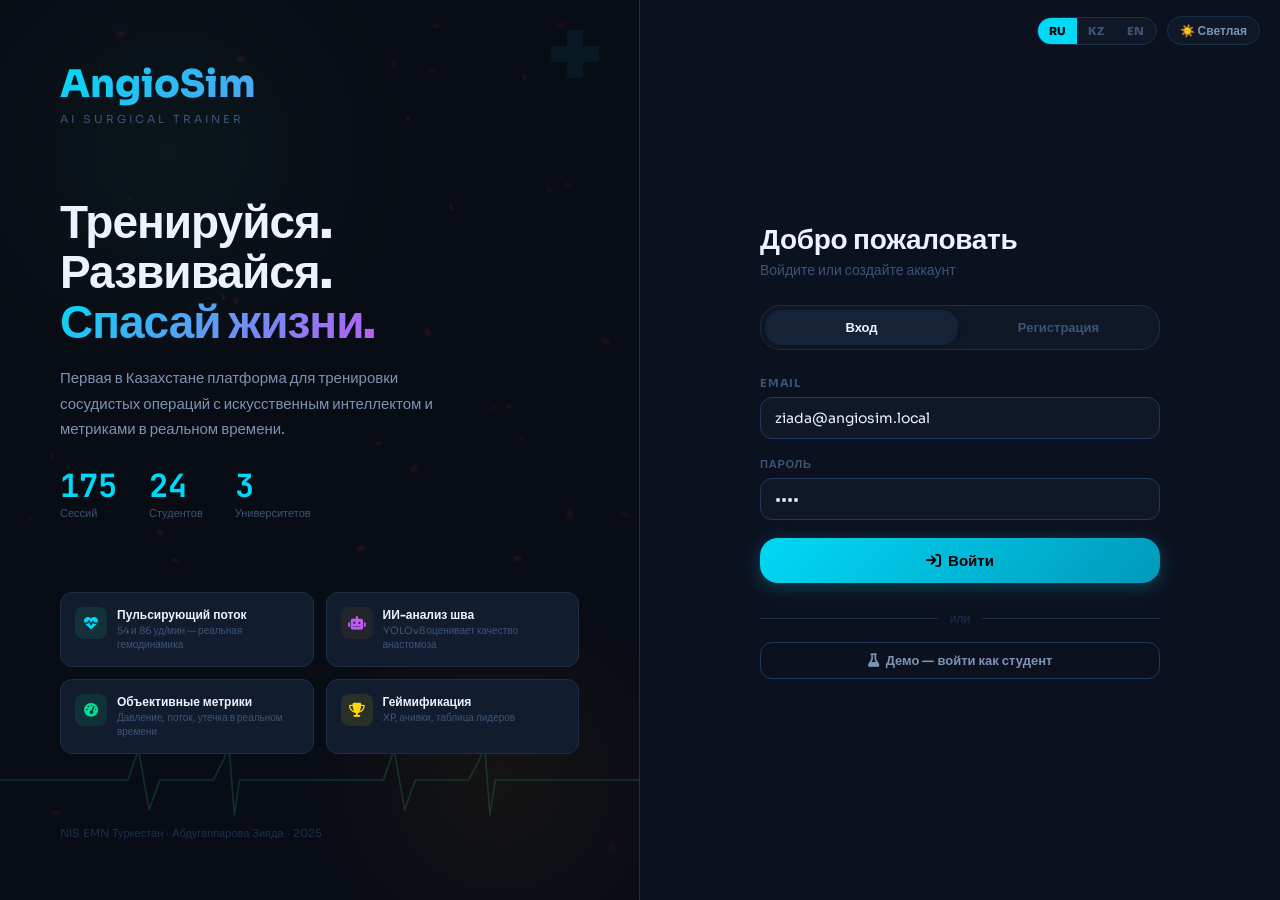
==== commit 2ab5be7e: "Add MVP auth hardware and startup scripts" ====
--- a/frontend/static/index.html
+++ b/frontend/static/index.html
@@ -626,11 +626,12 @@
 
 async function loginUser() {
   const email = document.getElementById('login-email').value;
+  const password = document.getElementById('login-password').value;
   try {
     const response = await fetch(API_BASE + '/api/auth/login', {
       method: 'POST',
       headers: { 'Content-Type': 'application/json' },
-      body: JSON.stringify({ email })
+      body: JSON.stringify({ email, password })
     });
     if (!response.ok) throw new Error('Login failed');
     saveAuth((await response.json()).user);
@@ -651,6 +652,7 @@
     full_name: document.getElementById('reg-name').value,
     email: document.getElementById('reg-email').value,
     university: document.getElementById('reg-university').value,
+    password: document.getElementById('reg-password').value,
     role: roleText.includes('teacher') || roleText.includes('преп') || roleText.includes('оқыт') ? 'teacher' : 'student'
   };
   const response = await fetch(API_BASE + '/api/auth/register', {
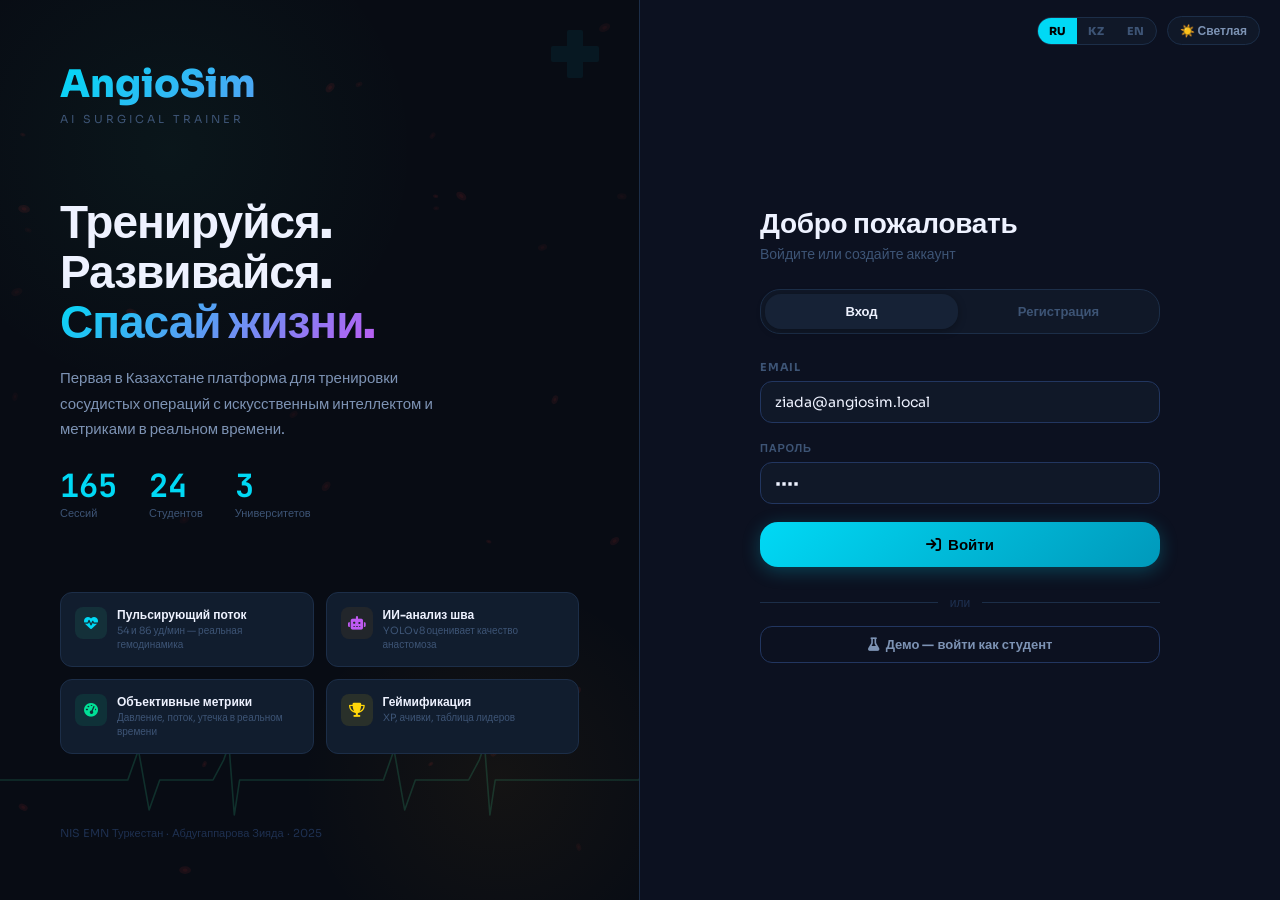
==== commit a1c65e75: "Fix auth flow and local run docs" ====
--- a/frontend/static/index.html
+++ b/frontend/static/index.html
@@ -88,12 +88,12 @@
           <label class="lbl" data-t="login_pass">Пароль</label>
           <input class="inp" id="login-password" type="password" value="demo">
         </div>
-        <button class="btn btn-primary btn-lg btn-full mb12" onclick="loginUser()">
+        <button type="button" class="btn btn-primary btn-lg btn-full mb12" onclick="loginUser()">
           <i class="fa-solid fa-arrow-right-to-bracket"></i>
           <span data-t="login_btn">Войти</span>
         </button>
         <div class="sep-line">или</div>
-        <button class="btn btn-ghost btn-full" onclick="demoLogin('student')">
+        <button type="button" class="btn btn-ghost btn-full" onclick="demoLogin('student')">
           <i class="fa-solid fa-flask"></i>
           <span data-t="demo_btn">Демо — войти как студент</span>
         </button>
@@ -104,12 +104,12 @@
         <div class="form-group mb12">
           <label class="lbl" data-t="reg_role">Роль</label>
           <div class="role-grid">
-            <div class="role-opt on" onclick="pickRole(this)">
+            <div class="role-opt on" data-role="student" onclick="pickRole(this)">
               <div class="role-em">🎓</div>
               <div class="role-name" data-t="role_student">Студент</div>
               <div class="role-desc" data-t="role_student_desc">Тренировки и прогресс</div>
             </div>
-            <div class="role-opt" onclick="pickRole(this)">
+            <div class="role-opt" data-role="teacher" onclick="pickRole(this)">
               <div class="role-em">👨‍🏫</div>
               <div class="role-name" data-t="role_teacher">Преподаватель</div>
               <div class="role-desc" data-t="role_teacher_desc">Мониторинг студентов</div>
@@ -128,11 +128,12 @@
           <label class="lbl" data-t="login_pass">Пароль</label>
           <input class="inp" id="reg-password" type="password">
         </div>
-        <button class="btn btn-primary btn-lg btn-full" onclick="registerUser()">
+        <button type="button" class="btn btn-primary btn-lg btn-full" onclick="registerUser()">
           <i class="fa-solid fa-user-plus"></i>
           <span data-t="reg_btn">Создать аккаунт</span>
         </button>
       </div>
+      <div id="auth-message" class="auth-message" role="status" aria-live="polite"></div>
     </div>
   </div>
 </div>
@@ -617,7 +618,23 @@
   document.querySelectorAll('.role-opt').forEach(r => r.classList.remove('on'));
   el.classList.add('on');
 }
-const API_BASE = 'http://localhost:8000';
+const API_BASE = 'http://127.0.0.1:8000';
+
+function setAuthMessage(message, type = '') {
+  const box = document.getElementById('auth-message');
+  if (!box) return;
+  box.textContent = message || '';
+  box.className = 'auth-message' + (type ? ' ' + type : '');
+}
+
+async function readApiError(response, fallback) {
+  try {
+    const data = await response.json();
+    return data.detail || fallback;
+  } catch (err) {
+    return fallback;
+  }
+}
 
 function saveAuth(user) {
   localStorage.setItem('as_user', JSON.stringify(user));
@@ -625,44 +642,67 @@
 }
 
 async function loginUser() {
-  const email = document.getElementById('login-email').value;
+  setAuthMessage('');
+  const email = document.getElementById('login-email').value.trim().toLowerCase();
   const password = document.getElementById('login-password').value;
+  if (!email || !password) {
+    setAuthMessage('Введите email и пароль.', 'error');
+    return;
+  }
   try {
     const response = await fetch(API_BASE + '/api/auth/login', {
       method: 'POST',
       headers: { 'Content-Type': 'application/json' },
       body: JSON.stringify({ email, password })
     });
-    if (!response.ok) throw new Error('Login failed');
+    if (!response.ok) throw new Error(await readApiError(response, 'Неверный email или пароль.'));
+    setAuthMessage('Вход выполнен. Открываю профиль...', 'success');
     saveAuth((await response.json()).user);
   } catch (err) {
-    alert('Пользователь не найден. Используйте demo вход или регистрацию.');
+    setAuthMessage(err.message || 'Не удалось подключиться к API. Проверьте backend на 127.0.0.1:8000.', 'error');
   }
 }
 
 async function demoLogin(role) {
-  const response = await fetch(API_BASE + '/api/auth/demo?role=' + role);
-  saveAuth((await response.json()).user);
+  setAuthMessage('');
+  try {
+    const response = await fetch(API_BASE + '/api/auth/demo?role=' + encodeURIComponent(role));
+    if (!response.ok) throw new Error(await readApiError(response, 'Демо-пользователь не найден.'));
+    setAuthMessage('Демо-вход выполнен. Открываю кабинет...', 'success');
+    saveAuth((await response.json()).user);
+  } catch (err) {
+    setAuthMessage(err.message || 'Не удалось выполнить демо-вход. Проверьте backend.', 'error');
+  }
 }
 
 async function registerUser() {
-  const activeRole = document.querySelector('.role-opt.on .role-name');
-  const roleText = activeRole ? activeRole.textContent.toLowerCase() : '';
+  setAuthMessage('');
+  const activeRole = document.querySelector('.role-opt.on');
   const payload = {
-    full_name: document.getElementById('reg-name').value,
-    email: document.getElementById('reg-email').value,
-    university: document.getElementById('reg-university').value,
+    full_name: document.getElementById('reg-name').value.trim(),
+    email: document.getElementById('reg-email').value.trim().toLowerCase(),
+    university: document.getElementById('reg-university').value.trim(),
     password: document.getElementById('reg-password').value,
-    role: roleText.includes('teacher') || roleText.includes('преп') || roleText.includes('оқыт') ? 'teacher' : 'student'
+    role: activeRole ? activeRole.dataset.role : 'student'
   };
-  const response = await fetch(API_BASE + '/api/auth/register', {
-    method: 'POST',
-    headers: { 'Content-Type': 'application/json' },
-    body: JSON.stringify(payload)
-  });
-  if (!response.ok) return alert('Заполните имя и email.');
-  saveAuth((await response.json()).user);
-}
+  if (!payload.full_name || !payload.email || !payload.password) {
+    setAuthMessage('Заполните имя, email и пароль.', 'error');
+    return;
+  }
+  try {
+    const response = await fetch(API_BASE + '/api/auth/register', {
+      method: 'POST',
+      headers: { 'Content-Type': 'application/json' },
+      body: JSON.stringify(payload)
+    });
+    if (!response.ok) throw new Error(await readApiError(response, 'Не удалось создать аккаунт.'));
+    setAuthMessage('Аккаунт создан и сохранен в базе. Открываю кабинет...', 'success');
+    saveAuth((await response.json()).user);
+  } catch (err) {
+    setAuthMessage(err.message || 'Не удалось зарегистрироваться. Проверьте backend.', 'error');
+  }
+}
+
 // counters
 function animCount(el, target) {
   let v = 0; const step = Math.ceil(target/40);
--- a/frontend/static/assets/css/index.css
+++ b/frontend/static/assets/css/index.css
@@ -131,6 +131,18 @@
 
 .auth-sub { font-size: 14px; color: var(--t3); margin-bottom: 26px; }
 
+.auth-message {
+  min-height: 18px;
+  margin-top: 14px;
+  font-size: 12px;
+  line-height: 1.45;
+  color: var(--t3);
+}
+
+.auth-message.error { color: var(--red); }
+
+.auth-message.success { color: var(--green); }
+
 .auth-tabs {
   display: flex; background: var(--bg3);
   border: 1px solid var(--b1); border-radius: 20px;
